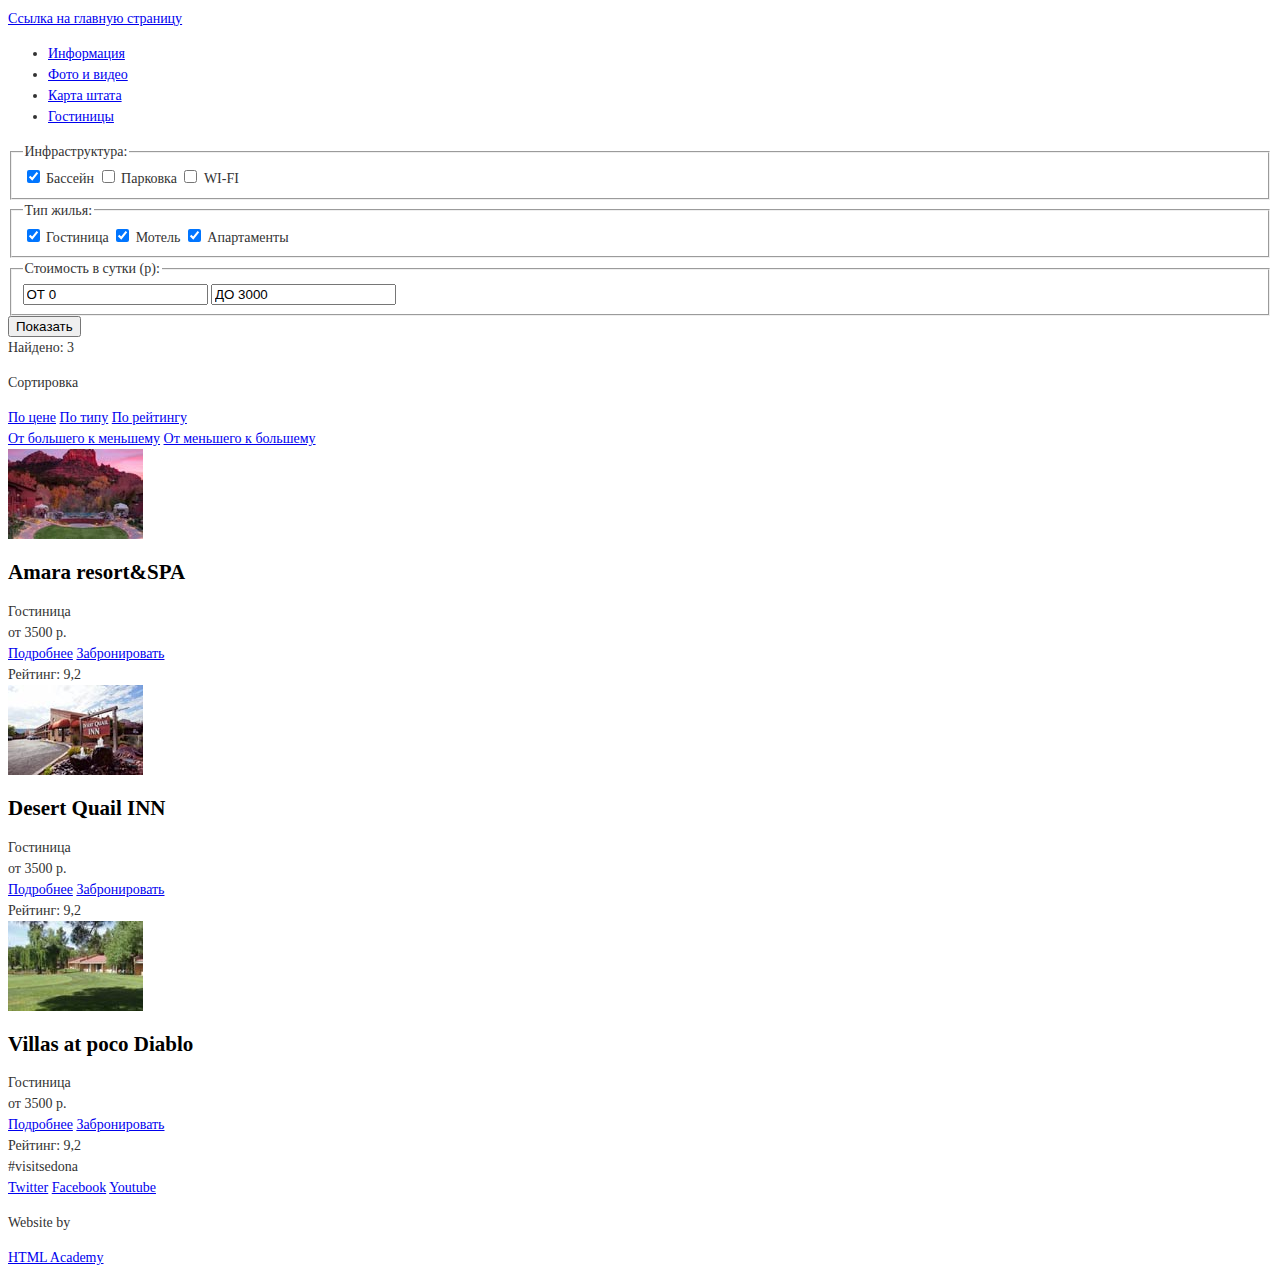
==== catalog.html @ 82194586 "подключены картинки и стили" ====
<!DOCTYPE html>
<html lang="ru">
  <head>
    <meta charset="utf-8">
    <title>HTML Academy: Седона</title>
    <link href="css/style.css" rel="stylesheet">
  </head>
  <body>
    <header class="main-header">
      <div class="container">
        <div class="logo">
          <a class="logo__link" href="#">Ссылка на главную страницу</a> <!-- будет обёрнута в логотип -->
        </div>
        <nav class="main-nav">
          <ul class="main-nav__list">
            <li class="main_nav__item">
              <a href="#" class="main-nav__link">Информация</a>
            </li>
            <li class="main-nav__item">
              <a href="#" class="main-nav__link">Фото и видео</a>
            </li>
            <li class="main-nav__item">
              <a href="#" class="main-nav__link">Карта штата</a>
            </li>
            <li class="main-nav__item">
              <a href="#" class="main-nav__link">Гостиницы</a>
            </li>
          </ul>
        </nav>
      </div>
    </header>
    <main class="container">
      <form class="searchform" action="#" method="get">
        <fieldset class="searchform__item">
          <legend class="searchform__quest">Инфраструктура:</legend>
          <input class="searchform__checkbox" id="pool-checkbox" type="checkbox" name="pool" checked>
          <label class="searchform__ans" for="pool-checkbox">Бассейн </label>
          <input class="searchform__checkbox" id="parking-checkbox" type="checkbox" name="parking">
          <label class="searchform__ans" for="parking-checkbox">Парковка </label>
          <input class="searchform__checkbox" id="wifi-checkbox" type="checkbox" name="wifi">
          <label class="searchform__ans" for="wifi-checkbox">WI-FI</label>
        </fieldset>
        <fieldset class="searchform__item">
          <legend class="searchform__quest">Тип жилья:</legend>
          <input class="searchform__checkbox" id="hotel-checkbox" type="checkbox" name="hotel" checked>
          <label class="searchform__ans" for="hotel-checkbox"> Гостиница </label>
          <input class="searchform__checkbox" id="motel-checkbox" type="checkbox" name="motel" checked>
          <label class="searchform__ans" for="motel-checkbox">Мотель </label>
          <input class="searchform__checkbox" id="apartments-checkbox" type="checkbox" name="apartments" checked>
          <label class="searchform__ans" for="apartments-checkbox">Апартаменты </label>
        </fieldset>
        <fieldset class="searchform__item">
          <legend class="searchform__quest">Стоимость в сутки (р): </legend>
          <input class="searchform__minprice" type="text" class="min-price" value="ОТ 0">
          <input class="searchform__minprice" type="text" value="ДО 3000">
          <div class="searchform__range"></div> <!-- соединить шкалу с помощью js-->
        </fieldset>
        <button class="searchform__btn" type="submit">Показать</button>
      </form>
      <div class="resultbox">
        <div class="resultbox__header">
          <div class="searchresult">Найдено: 3</div>
          <div class="sort">
            <p class="sort__text">Сортировка</p>
            <a class="sort__link" href="#">По цене</a>
            <a class="sort__link" href="#">По типу</a>
            <a class="sort__link" href="#">По рейтингу</a>
          </div>
          <div class="sorttype">
            <a class="sorttype__more" href="#">От большего к меньшему</a> <!-- треугольник вниз-->
            <a class="sorttype__less" href="#">От меньшего к большему</a> <!-- треугольник вверх-->
          </div>
        </div>
        <div class="result">
          <section class="result__item">
            <img class="result__image" src="img/amara.jpg" width="135" height="90">
            <h2 class="result__title">Amara resort&#38;SPA </h2>
            <div class="result__type">Гостиница</div>
            <div class="result__price">от 3500 р.</div>
            <a class="result__btn result__btn--more" href="#">Подробнее</a>
            <a class="result__btn result__btn--book" href="#">Забронировать</a>
            <div class="rate">
              <span class="rate__stars"> </span>
              <span class="rate__figure">Рейтинг: 9,2</span>
            </div>
          </section>
          <section class="result__item">
            <img class="result__image" src="img/desert.jpg" width="135" height="90">
            <h2 class="result__title">Desert Quail INN</h2> 
            <div class="result__type">Гостиница</div>
            <div class="result__price">от 3500 р.</div>
            <a class="result__btn result__btn--more" href="#">Подробнее</a>
            <a class="result__btn result__btn--book" href="#">Забронировать</a>
            <div class="rate">
              <span class="rate__stars"> </span>
              <span class="rate__figure">Рейтинг: 9,2</span>
            </div>
          </section>
          <section class="result__item">
            <img class="result__image" src="img/villas.jpg" width="135" height="90"> 
            <h2 class="result__title">Villas at poco Diablo </h2>
            <div class="result__type">Гостиница</div>
            <div class="result__price">от 3500 р.</div>
            <a class="result__btn result__btn--more" href="#">Подробнее</a>
            <a class="result__btn result__btn--book" href="#">Забронировать</a>
            <div class="rate">
              <span class="rate__stars"> </span>
              <span class="rate__figure">Рейтинг: 9,2</span>
            </div>
          </section>
        </div>
      </div>
    </main>
    <footer class="main-footer">
      <div class="container">
        <section class="tag">
          #visitsedona
        </section>
        <section class="social">
          <a class="social__btn social__btn--tw" href="#">Twitter</a>
          <a class="social__btn social__btn--fb" href="#">Facebook</a>
          <a class="social__btn social__btn--youtube" href="#">Youtube</a>
        </section>
        <section class="copyright">
          <p class="copyright__text">Website by</p>
          <a class="copyright__link" href="https://htmlacademy.ru">HTML Academy</a>
        </section>
      </div>
    </footer>
  </body>
</html>
---- css/style.css ----
body {
  font-family: "PT Sans";
  color: #333333;
  font-weight: normal;
  font-size: 14px;
  line-height: 21px;
}

h1 {
  font-family: "PT Sans";
  color: black;
  font-weight: bold;
  font-size: 21px;
  line-height: 26px;
}

h2 {
  font-family: "PT Sans";
  color: black;
  font-weight: bold;
  font-size: 21px;
  line-height: 21px;
}
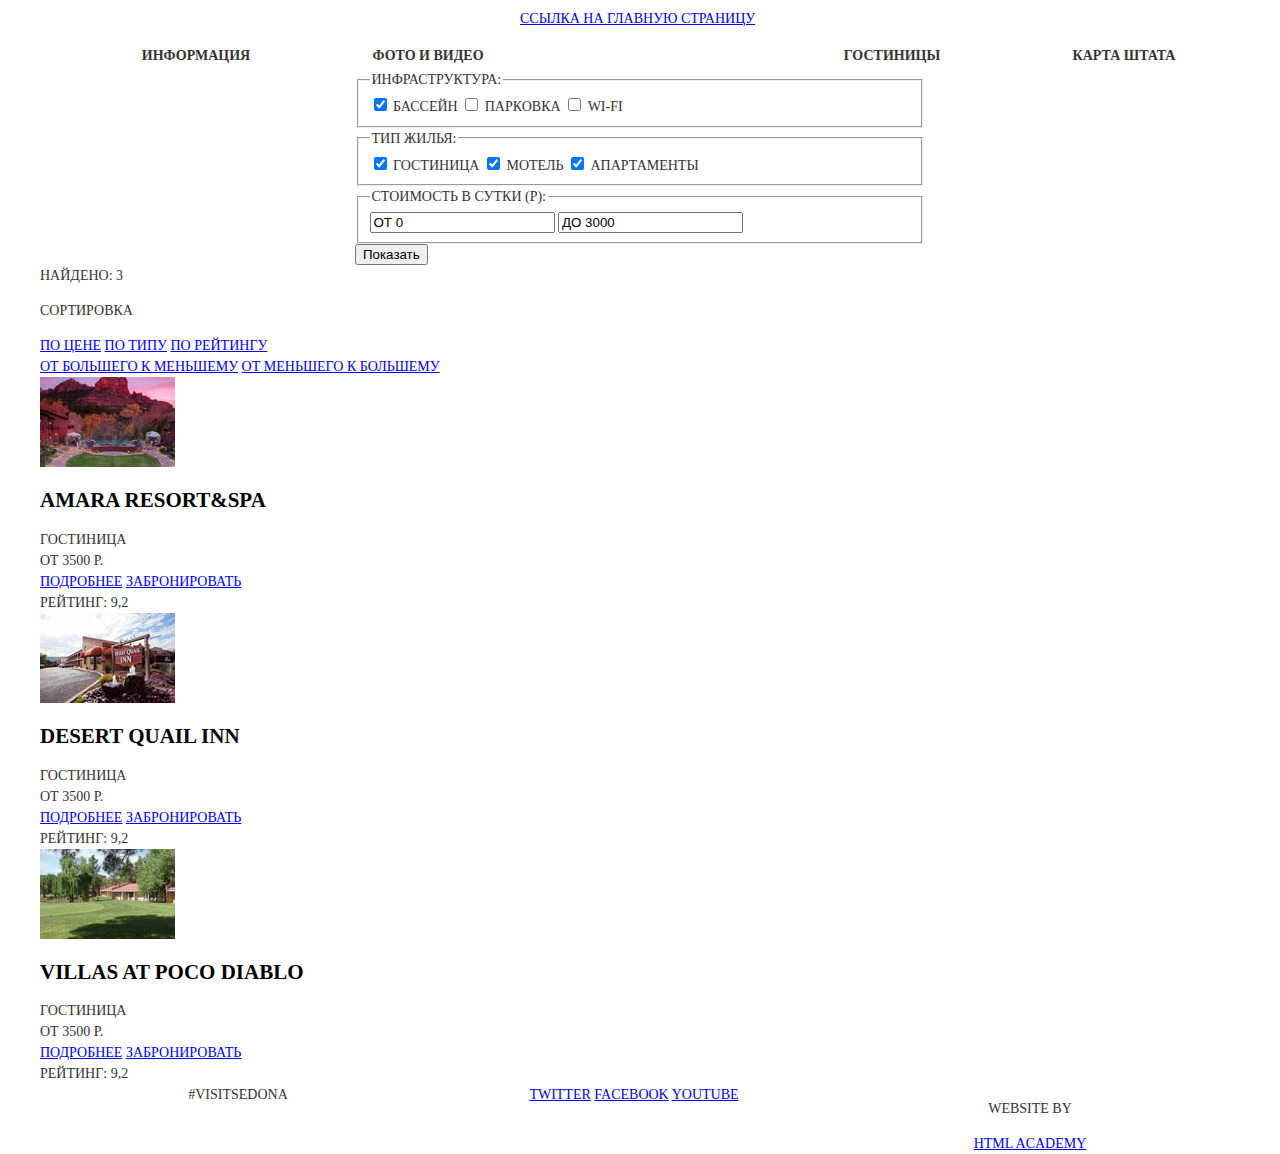
==== commit 2f67ec3c: "сетка для index" ====
--- a/catalog.html
+++ b/catalog.html
@@ -7,13 +7,13 @@
   </head>
   <body>
     <header class="main-header">
-      <div class="container">
+      <div class="container clearfix">
         <div class="logo">
           <a class="logo__link" href="#">Ссылка на главную страницу</a> <!-- будет обёрнута в логотип -->
         </div>
         <nav class="main-nav">
           <ul class="main-nav__list">
-            <li class="main_nav__item">
+            <li class="main-nav__item">
               <a href="#" class="main-nav__link">Информация</a>
             </li>
             <li class="main-nav__item">
--- a/css/style.css
+++ b/css/style.css
@@ -4,6 +4,7 @@
   font-weight: normal;
   font-size: 14px;
   line-height: 21px;
+  text-transform: uppercase;
 }
 
 h1 {
@@ -21,3 +22,136 @@
   font-size: 21px;
   line-height: 21px;
 }
+
+.container {
+  width: 1200px;
+  margin: 0 auto;
+}
+
+.logo { 
+  width: 240px;
+  margin: 0 auto;
+}
+
+.main-nav__item {
+  width: 20%;
+  text-align: center;
+}
+
+.main-nav__item:nth-child(1),
+.main-nav__item:nth-child(2) {
+  float: left;
+}
+
+.main-nav__item:nth-child(3),
+.main-nav__item:nth-child(4) {
+  float: right;
+}
+
+.main-nav__list {
+  list-style: none;
+}
+
+.main-nav__link {
+  text-decoration: none;
+  font-family: "PT Sans";
+  color: #333333;
+  font-weight: bold;
+  font-size: 14px;
+  line-height: 26px;
+}
+
+.clearfix::after {
+  content: "";
+  display: table;
+  clear: both;
+}
+
+.welcome {
+  margin-bottom: 60px;
+}
+
+.title {
+  margin: 0 auto;
+  width: 500px;
+  text-align: center;
+  margin-bottom: 35px;
+}
+
+.reasons__main-title {
+  text-align: center;
+  margin-bottom: 55px;
+}
+
+.reasons__textblock {
+  float: left;
+  width: 400px;
+}
+
+.reasons__image {
+  float: right;
+  width: 800px;
+}
+
+
+.reasons__item {
+  margin-bottom: 55px;
+}
+
+.info__item {
+  width: 33%;
+  float: left
+}
+
+.info {
+  margin-bottom: 85px;
+}
+
+/* почему 4?! */
+.reasons__item:nth-child(4) .reasons__textblock {
+  float: right;
+  width: 400px;
+}
+
+.reasons__item:nth-child(4) .reasons__image {
+  float: left;
+  width: 800px;
+}
+
+.reasons__bottom {
+  margin-bottom: 55px;
+}
+
+.search__title,
+.search__text {
+  width: 440px;
+  margin: 0 auto;
+  text-align: center;
+}
+
+.search__title {
+  margin-bottom: 30px;
+}
+
+.search__text {
+  margin-bottom: 130px;
+}
+
+.searchform {
+  width: 570px;
+  margin: 0 auto;
+}
+
+.tag,
+.social,
+.copyright {
+  width: 33%;
+  float:left;
+  text-align: center;
+}
+
+/*.search__image {
+  z-index: -100;
+  position: absolute;
+  bottom: 0px;
+} */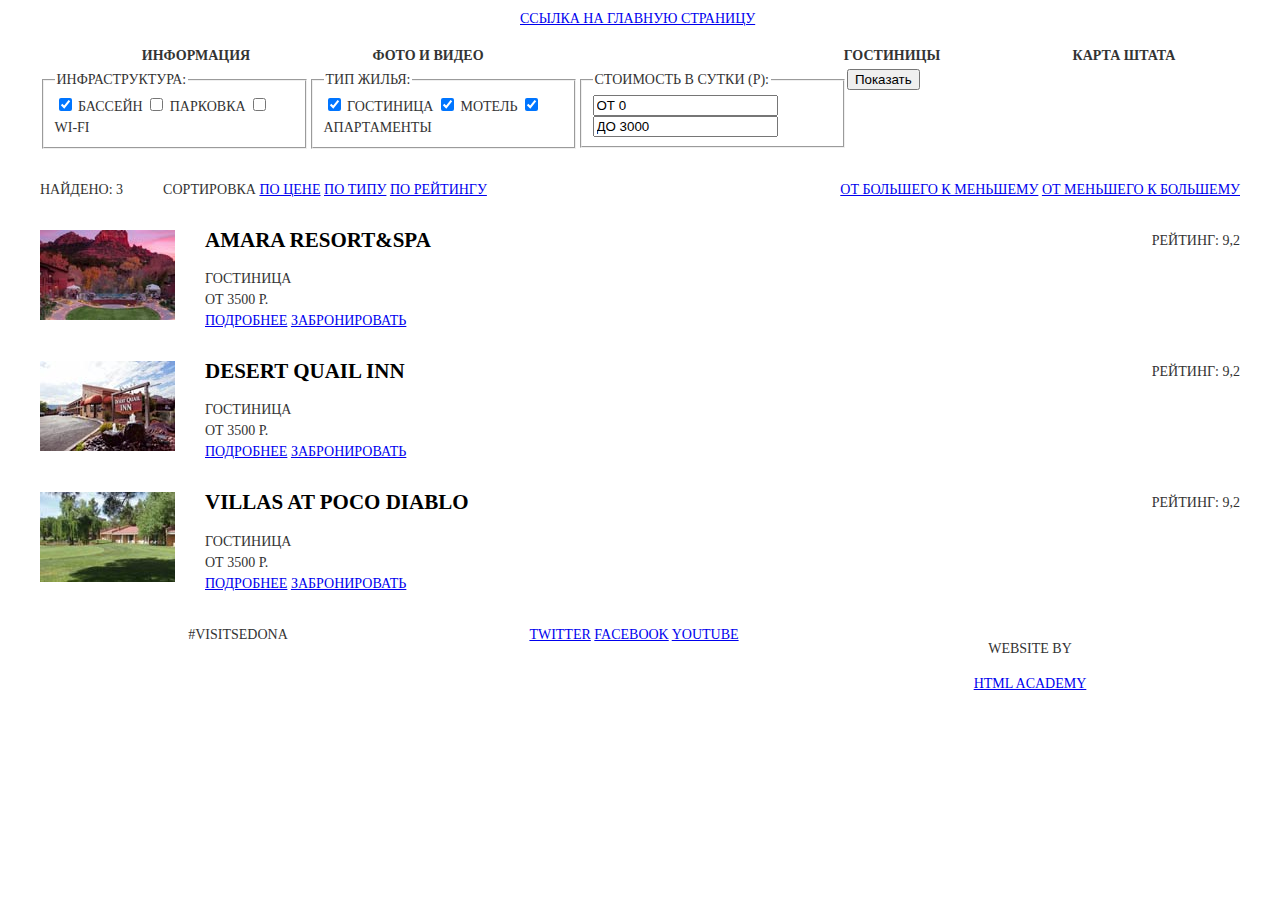
==== commit 3c095900: "сетка для каталога" ====
--- a/catalog.html
+++ b/catalog.html
@@ -29,8 +29,8 @@
         </nav>
       </div>
     </header>
-    <main class="container">
-      <form class="searchform" action="#" method="get">
+    <main class="container clearfix">
+      <form class="searchform clearfix" action="#" method="get">
         <fieldset class="searchform__item">
           <legend class="searchform__quest">Инфраструктура:</legend>
           <input class="searchform__checkbox" id="pool-checkbox" type="checkbox" name="pool" checked>
@@ -58,7 +58,7 @@
         <button class="searchform__btn" type="submit">Показать</button>
       </form>
       <div class="resultbox">
-        <div class="resultbox__header">
+        <div class="resultbox__header clearfix">
           <div class="searchresult">Найдено: 3</div>
           <div class="sort">
             <p class="sort__text">Сортировка</p>
@@ -72,37 +72,43 @@
           </div>
         </div>
         <div class="result">
-          <section class="result__item">
+          <section class="result__item clearfix">
             <img class="result__image" src="img/amara.jpg" width="135" height="90">
-            <h2 class="result__title">Amara resort&#38;SPA </h2>
-            <div class="result__type">Гостиница</div>
-            <div class="result__price">от 3500 р.</div>
-            <a class="result__btn result__btn--more" href="#">Подробнее</a>
-            <a class="result__btn result__btn--book" href="#">Забронировать</a>
+            <div class="result__text">
+              <h2 class="result__title">Amara resort&#38;SPA </h2>
+              <div class="result__type">Гостиница</div>
+              <div class="result__price">от 3500 р.</div>
+              <a class="result__btn result__btn--more" href="#">Подробнее</a>
+              <a class="result__btn result__btn--book" href="#">Забронировать</a>
+            </div>
             <div class="rate">
               <span class="rate__stars"> </span>
               <span class="rate__figure">Рейтинг: 9,2</span>
             </div>
           </section>
-          <section class="result__item">
+          <section class="result__item clearfix">
             <img class="result__image" src="img/desert.jpg" width="135" height="90">
-            <h2 class="result__title">Desert Quail INN</h2> 
-            <div class="result__type">Гостиница</div>
-            <div class="result__price">от 3500 р.</div>
-            <a class="result__btn result__btn--more" href="#">Подробнее</a>
-            <a class="result__btn result__btn--book" href="#">Забронировать</a>
+            <div class="result__text">
+              <h2 class="result__title">Desert Quail INN</h2> 
+              <div class="result__type">Гостиница</div>
+              <div class="result__price">от 3500 р.</div>
+              <a class="result__btn result__btn--more" href="#">Подробнее</a>
+              <a class="result__btn result__btn--book" href="#">Забронировать</a>
+            </div>
             <div class="rate">
               <span class="rate__stars"> </span>
               <span class="rate__figure">Рейтинг: 9,2</span>
             </div>
           </section>
-          <section class="result__item">
-            <img class="result__image" src="img/villas.jpg" width="135" height="90"> 
-            <h2 class="result__title">Villas at poco Diablo </h2>
-            <div class="result__type">Гостиница</div>
-            <div class="result__price">от 3500 р.</div>
-            <a class="result__btn result__btn--more" href="#">Подробнее</a>
-            <a class="result__btn result__btn--book" href="#">Забронировать</a>
+          <section class="result__item clearfix">
+            <img class="result__image" src="img/villas.jpg" width="135" height="90">
+            <div class="result__text">
+              <h2 class="result__title">Villas at poco Diablo </h2>
+              <div class="result__type">Гостиница</div>
+              <div class="result__price">от 3500 р.</div>
+              <a class="result__btn result__btn--more" href="#">Подробнее</a>
+              <a class="result__btn result__btn--book" href="#">Забронировать</a>
+            </div>
             <div class="rate">
               <span class="rate__stars"> </span>
               <span class="rate__figure">Рейтинг: 9,2</span>
--- a/css/style.css
+++ b/css/style.css
@@ -154,4 +154,63 @@
   z-index: -100;
   position: absolute;
   bottom: 0px;
-} */+} */
+
+.searchform__item {
+  float: left;
+  width: 240px;
+}
+
+/*.searchform__item:last-child {
+  float: left;
+  width: 240px;
+}*/
+
+.searchform {
+  width: 1200px;
+  margin-bottom: 30px;
+}
+
+.searchresult,
+.sort {
+  float:left;
+}
+
+.searchresult {
+  margin-right: 40px;
+}
+
+.sorttype {
+  float: right;
+}
+
+.resultbox__header {
+  margin-bottom: 30px;
+}
+
+.sort__text,
+.sort__link {
+  display: inline-block;
+  margin: 0;
+}
+
+.rate{
+  float:right;
+}
+
+.result__image,
+.result__text {
+  float: left;
+}
+
+.result__title {
+  margin-top: 0;
+}
+
+.result__image {
+  margin-right: 30px;
+}
+
+.result__item {
+  margin: 30px 0;
+}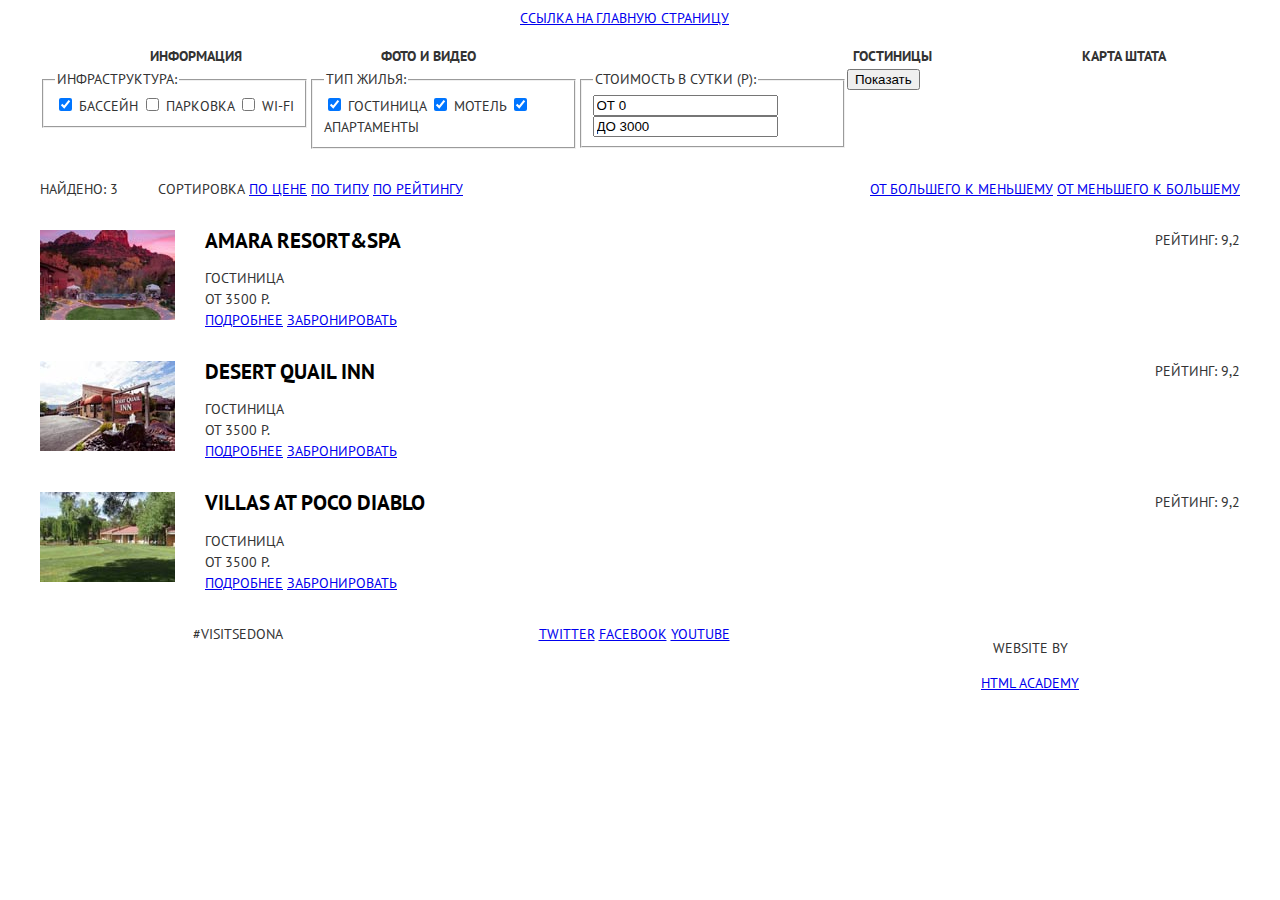
==== commit d686b391: "добавлен шрифт" ====
--- a/catalog.html
+++ b/catalog.html
@@ -4,6 +4,7 @@
     <meta charset="utf-8">
     <title>HTML Academy: Седона</title>
     <link href="css/style.css" rel="stylesheet">
+    <link href="https://fonts.googleapis.com/css?family=PT+Sans:400,700&amp;subset=cyrillic" rel="stylesheet">
   </head>
   <body>
     <header class="main-header">
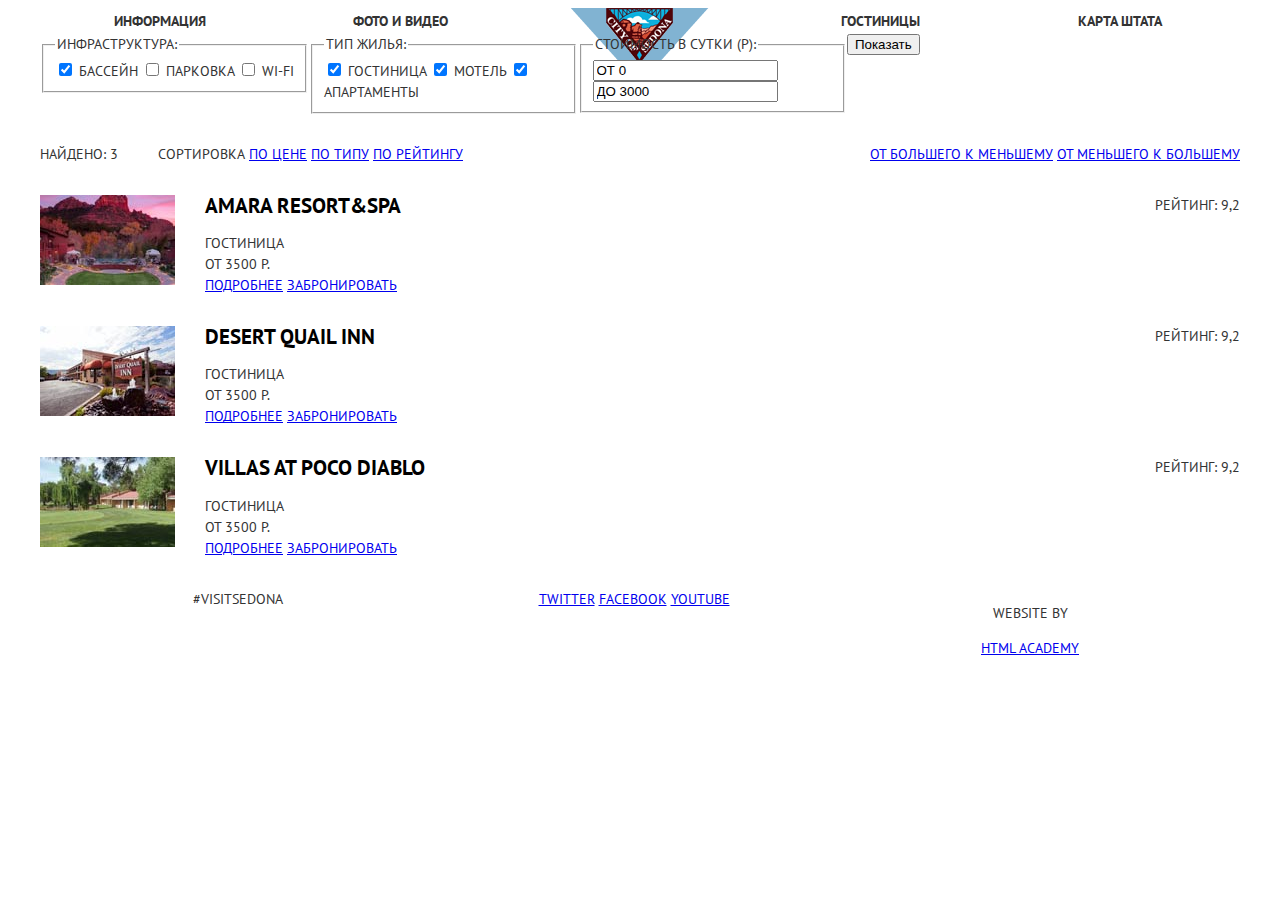
==== commit b86d94c8: "вёрстка сетки" ====
--- a/catalog.html
+++ b/catalog.html
@@ -13,7 +13,7 @@
           <a class="logo__link" href="#">Ссылка на главную страницу</a> <!-- будет обёрнута в логотип -->
         </div>
         <nav class="main-nav">
-          <ul class="main-nav__list">
+          <ul class="main-nav__list clearfix">
             <li class="main-nav__item">
               <a href="#" class="main-nav__link">Информация</a>
             </li>
--- a/css/style.css
+++ b/css/style.css
@@ -26,39 +26,56 @@
 .container {
   width: 1200px;
   margin: 0 auto;
+  position: relative;
 }
 
 .logo { 
-  width: 240px;
-  margin: 0 auto;
+  width: 138px;
+  height: 70px;
+  margin: 0 auto;
+  position: absolute;
+  left: 50%;
+  margin-left: -69px;
+}
+
+.logo__link {
+  background-image: url("../img/logo.png");
+  width: 138px;
+  height: 70px;
+  display: block;
+  z-index: 100;
+  font-size: 0;
+}
+
+.main-nav__list {
+  list-style: none;
+  margin: 0;
+  padding: 0;
 }
 
 .main-nav__item {
   width: 20%;
   text-align: center;
-}
-
-.main-nav__item:nth-child(1),
-.main-nav__item:nth-child(2) {
-  float: left;
-}
-
-.main-nav__item:nth-child(3),
-.main-nav__item:nth-child(4) {
-  float: right;
-}
-
-.main-nav__list {
-  list-style: none;
-}
-
-.main-nav__link {
-  text-decoration: none;
-  font-family: "PT Sans";
-  color: #333333;
+  vertical-align: top;
   font-weight: bold;
   font-size: 14px;
   line-height: 26px;
+}
+
+.main-nav__item:nth-child(1),
+.main-nav__item:nth-child(2) {
+  float: left;
+}
+
+.main-nav__item:nth-child(3),
+.main-nav__item:nth-child(4) {
+  float: right;
+}
+
+.main-nav__link {
+  text-decoration: none;
+  font-family: "PT Sans";
+  color: #333333;
 }
 
 .clearfix::after {
@@ -69,6 +86,9 @@
 
 .welcome {
   margin-bottom: 60px;
+  position: relative;
+  z-index: 1;
+  margin-top: 100px;
 }
 
 .title {
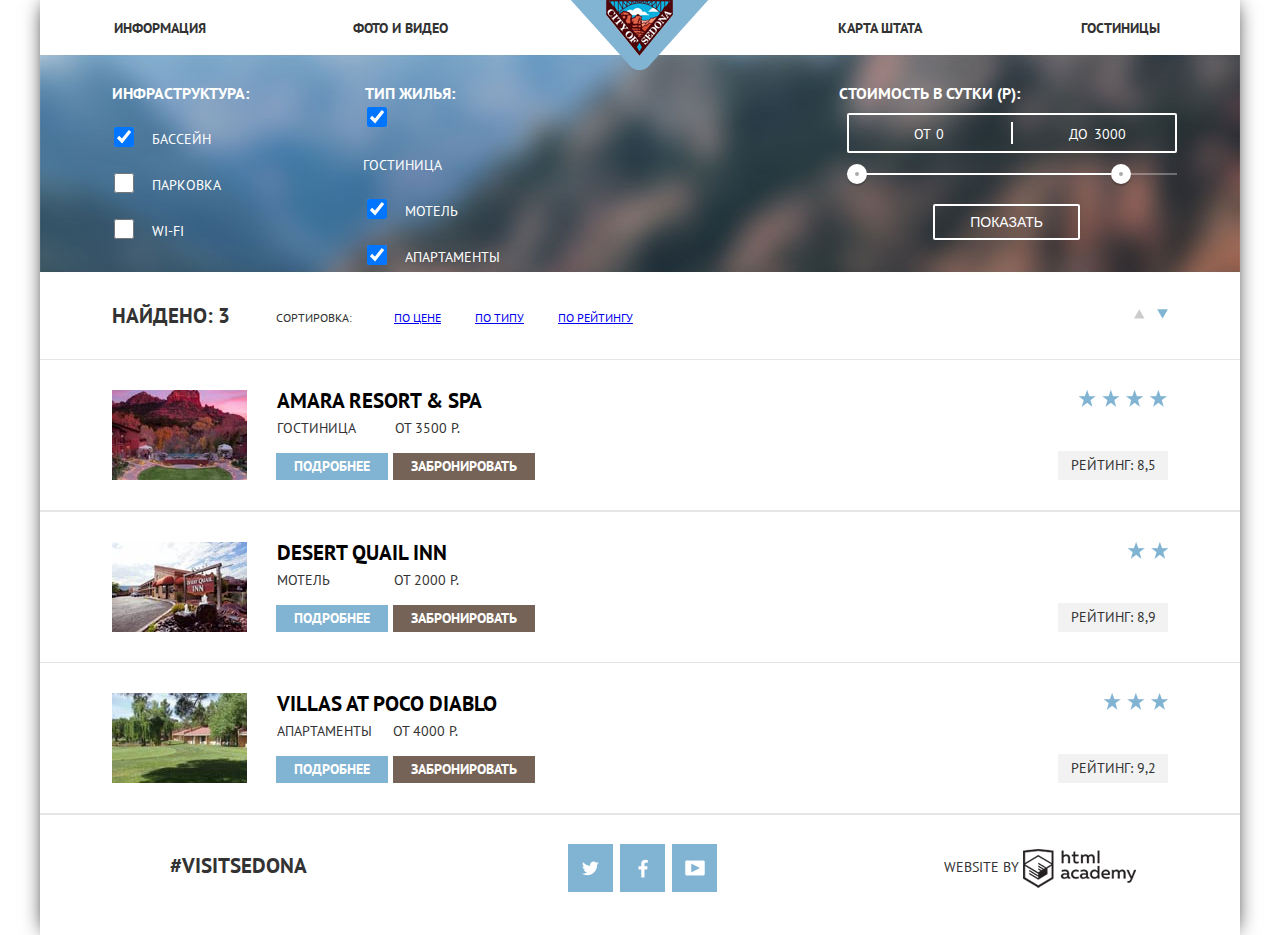
==== commit 64294a36: "сетка, декоративные элементы" ====
--- a/catalog.html
+++ b/catalog.html
@@ -8,110 +8,116 @@
   </head>
   <body>
     <header class="main-header">
-      <div class="container clearfix">
-        <div class="logo">
-          <a class="logo__link" href="#">Ссылка на главную страницу</a> <!-- будет обёрнута в логотип -->
-        </div>
+      <div class="container clearfix"> 
         <nav class="main-nav">
+          <a class="logo" href="index.html">Ссылка на главную страницу</a>
           <ul class="main-nav__list clearfix">
             <li class="main-nav__item">
-              <a href="#" class="main-nav__link">Информация</a>
+              <a href="info.html" class="main-nav__link">Информация</a>
             </li>
             <li class="main-nav__item">
-              <a href="#" class="main-nav__link">Фото и видео</a>
+              <a href="gallery.html" class="main-nav__link">Фото и видео</a>
             </li>
             <li class="main-nav__item">
-              <a href="#" class="main-nav__link">Карта штата</a>
+              <a class="main-nav__link">Гостиницы</a>
             </li>
             <li class="main-nav__item">
-              <a href="#" class="main-nav__link">Гостиницы</a>
+              <a href="map.html" class="main-nav__link">Карта штата</a>
             </li>
           </ul>
         </nav>
       </div>
     </header>
     <main class="container clearfix">
-      <form class="searchform clearfix" action="#" method="get">
-        <fieldset class="searchform__item">
-          <legend class="searchform__quest">Инфраструктура:</legend>
-          <input class="searchform__checkbox" id="pool-checkbox" type="checkbox" name="pool" checked>
-          <label class="searchform__ans" for="pool-checkbox">Бассейн </label>
-          <input class="searchform__checkbox" id="parking-checkbox" type="checkbox" name="parking">
-          <label class="searchform__ans" for="parking-checkbox">Парковка </label>
-          <input class="searchform__checkbox" id="wifi-checkbox" type="checkbox" name="wifi">
-          <label class="searchform__ans" for="wifi-checkbox">WI-FI</label>
+      <form class="filterform clearfix" action="#" method="get">
+        <fieldset class="filterform__item">
+          <legend class="filterform__quest">Инфраструктура:</legend>
+          <input class="filterform__checkbox" id="pool-checkbox" type="checkbox" name="pool" checked>
+          <label class="filterform__ans" for="pool-checkbox">Бассейн </label>
+          <input class="filterform__checkbox" id="parking-checkbox" type="checkbox" name="parking">
+          <label class="filterform__ans" for="parking-checkbox">Парковка </label>
+          <input class="filterform__checkbox" id="wifi-checkbox" type="checkbox" name="wifi">
+          <label class="filterform__ans" for="wifi-checkbox">WI-FI</label>
         </fieldset>
-        <fieldset class="searchform__item">
-          <legend class="searchform__quest">Тип жилья:</legend>
-          <input class="searchform__checkbox" id="hotel-checkbox" type="checkbox" name="hotel" checked>
-          <label class="searchform__ans" for="hotel-checkbox"> Гостиница </label>
-          <input class="searchform__checkbox" id="motel-checkbox" type="checkbox" name="motel" checked>
-          <label class="searchform__ans" for="motel-checkbox">Мотель </label>
-          <input class="searchform__checkbox" id="apartments-checkbox" type="checkbox" name="apartments" checked>
-          <label class="searchform__ans" for="apartments-checkbox">Апартаменты </label>
+        <fieldset class="filterform__item">
+          <legend class="filterform__quest">Тип жилья:</legend>
+          <input class="filterform__checkbox" id="hotel-checkbox" type="checkbox" name="hotel" checked>
+          <label class="filterform__ans" for="hotel-checkbox"> Гостиница </label>
+          <input class="filterform__checkbox" id="motel-checkbox" type="checkbox" name="motel" checked>
+          <label class="filterform__ans" for="motel-checkbox">Мотель </label>
+          <input class="filterform__checkbox" id="apartments-checkbox" type="checkbox" name="apartments" checked>
+          <label class="filterform__ans" for="apartments-checkbox">Апартаменты </label>
         </fieldset>
-        <fieldset class="searchform__item">
-          <legend class="searchform__quest">Стоимость в сутки (р): </legend>
-          <input class="searchform__minprice" type="text" class="min-price" value="ОТ 0">
-          <input class="searchform__minprice" type="text" value="ДО 3000">
-          <div class="searchform__range"></div> <!-- соединить шкалу с помощью js-->
+        <fieldset class="filterform__item">
+          <legend class="filterform__quest">Стоимость в сутки (р): </legend>
+          <div class="filterform__control">
+            <label class="filterform__price filterform__price--min">от <input class="filterform__input" type="text" class="min-price" value="0"> </label>
+            <label class="filterform__price filterform__price--max">до <input class="filterform__input" type="text" value="3000"> </label>
+          </div>
+          <div class="filterform__range">
+            <div class="filterform__scale">
+              <div class="filterform__bar"></div>
+            </div>
+            <div class="filterform__toggle filterform__toggle--min"></div>
+            <div class="filterform__toggle filterform__toggle--max"></div>
+          </div>
         </fieldset>
-        <button class="searchform__btn" type="submit">Показать</button>
+        <button class="filterform__btn" type="submit">Показать</button>
       </form>
       <div class="resultbox">
         <div class="resultbox__header clearfix">
           <div class="searchresult">Найдено: 3</div>
           <div class="sort">
-            <p class="sort__text">Сортировка</p>
+            <p class="sort__text">Сортировка:</p>
             <a class="sort__link" href="#">По цене</a>
             <a class="sort__link" href="#">По типу</a>
             <a class="sort__link" href="#">По рейтингу</a>
           </div>
           <div class="sorttype">
+            <a class="sorttype__less" href="#">От меньшего к большему</a> <!-- треугольник вверх-->
             <a class="sorttype__more" href="#">От большего к меньшему</a> <!-- треугольник вниз-->
-            <a class="sorttype__less" href="#">От меньшего к большему</a> <!-- треугольник вверх-->
           </div>
         </div>
         <div class="result">
           <section class="result__item clearfix">
             <img class="result__image" src="img/amara.jpg" width="135" height="90">
             <div class="result__text">
-              <h2 class="result__title">Amara resort&#38;SPA </h2>
+              <h2 class="result__title">Amara resort &#38; SPA </h2>
               <div class="result__type">Гостиница</div>
               <div class="result__price">от 3500 р.</div>
               <a class="result__btn result__btn--more" href="#">Подробнее</a>
               <a class="result__btn result__btn--book" href="#">Забронировать</a>
             </div>
             <div class="rate">
-              <span class="rate__stars"> </span>
-              <span class="rate__figure">Рейтинг: 9,2</span>
+              <span class="rate__stars rate__stars--four"> </span>
+              <span class="rate__figure">Рейтинг: 8,5</span>
             </div>
           </section>
           <section class="result__item clearfix">
             <img class="result__image" src="img/desert.jpg" width="135" height="90">
             <div class="result__text">
               <h2 class="result__title">Desert Quail INN</h2> 
-              <div class="result__type">Гостиница</div>
-              <div class="result__price">от 3500 р.</div>
+              <div class="result__type">Мотель</div>
+              <div class="result__price">от 2000 р.</div>
               <a class="result__btn result__btn--more" href="#">Подробнее</a>
               <a class="result__btn result__btn--book" href="#">Забронировать</a>
             </div>
             <div class="rate">
-              <span class="rate__stars"> </span>
-              <span class="rate__figure">Рейтинг: 9,2</span>
+              <span class="rate__stars rate__stars--two"> </span>
+              <span class="rate__figure">Рейтинг: 8,9</span>
             </div>
           </section>
           <section class="result__item clearfix">
             <img class="result__image" src="img/villas.jpg" width="135" height="90">
             <div class="result__text">
               <h2 class="result__title">Villas at poco Diablo </h2>
-              <div class="result__type">Гостиница</div>
-              <div class="result__price">от 3500 р.</div>
+              <div class="result__type">Апартаменты</div>
+              <div class="result__price">от 4000 р.</div>
               <a class="result__btn result__btn--more" href="#">Подробнее</a>
               <a class="result__btn result__btn--book" href="#">Забронировать</a>
             </div>
             <div class="rate">
-              <span class="rate__stars"> </span>
+              <span class="rate__stars rate__stars--three"> </span>
               <span class="rate__figure">Рейтинг: 9,2</span>
             </div>
           </section>
--- a/css/style.css
+++ b/css/style.css
@@ -5,6 +5,16 @@
   font-size: 14px;
   line-height: 21px;
   text-transform: uppercase;
+  margin: 0;
+  background-color: white;
+  position: relative;
+  width: 1200px;
+  margin: 0 auto;
+  box-shadow: 0 0 20px -5px black;
+}
+
+.container {
+  background-color: white;
 }
 
 h1 {
@@ -23,28 +33,21 @@
   line-height: 21px;
 }
 
-.container {
-  width: 1200px;
-  margin: 0 auto;
-  position: relative;
-}
-
-.logo { 
-  width: 138px;
-  height: 70px;
-  margin: 0 auto;
-  position: absolute;
-  left: 50%;
-  margin-left: -69px;
-}
-
-.logo__link {
+.main-header {
+  position: relative;
+}
+
+.logo {
   background-image: url("../img/logo.png");
   width: 138px;
   height: 70px;
+  position: absolute;
+  left: 50%;
+  margin-left: -69px;
   display: block;
+  font-size: 0;
+  padding: 0px;
   z-index: 100;
-  font-size: 0;
 }
 
 .main-nav__list {
@@ -57,9 +60,9 @@
   width: 20%;
   text-align: center;
   vertical-align: top;
-  font-weight: bold;
-  font-size: 14px;
-  line-height: 26px;
+  display: block;
+  padding-top: 15px;
+  padding-bottom: 13px;
 }
 
 .main-nav__item:nth-child(1),
@@ -68,7 +71,8 @@
 }
 
 .main-nav__item:nth-child(3),
-.main-nav__item:nth-child(4) {
+.main-nav__item:nth-child(4)
+ {
   float: right;
 }
 
@@ -76,6 +80,9 @@
   text-decoration: none;
   font-family: "PT Sans";
   color: #333333;
+  font-weight: bold;
+  font-size: 14px;
+  line-height: 26px;
 }
 
 .clearfix::after {
@@ -85,17 +92,14 @@
 }
 
 .welcome {
-  margin-bottom: 60px;
-  position: relative;
-  z-index: 1;
-  margin-top: 100px;
+  margin-bottom: 53px;
 }
 
 .title {
   margin: 0 auto;
   width: 500px;
   text-align: center;
-  margin-bottom: 35px;
+  margin-bottom: 30px;
 }
 
 .reasons__main-title {
@@ -106,40 +110,120 @@
 .reasons__textblock {
   float: left;
   width: 400px;
+  text-align: center;
 }
 
 .reasons__image {
-  float: right;
-  width: 800px;
-}
-
-
-.reasons__item {
-  margin-bottom: 55px;
-}
-
-.info__item {
-  width: 33%;
-  float: left
-}
-
-.info {
-  margin-bottom: 85px;
-}
-
-/* почему 4?! */
-.reasons__item:nth-child(4) .reasons__textblock {
-  float: right;
-  width: 400px;
-}
-
-.reasons__item:nth-child(4) .reasons__image {
+  height: 256px;
   float: left;
   width: 800px;
 }
 
+.reasons__item {
+  background-color: #81b3d2;
+  color: white;
+}
+
+.reasons__title {
+  color: inherit;
+  padding-top: 52px;
+  width: 155px;
+  margin: 0 auto;
+}
+
+.reasons__bottom .reasons__title {
+  padding-top: 44px 
+}
+
+.reasons__number {
+  padding-top: 10px;
+}
+
+.reasons__text {
+  padding-top: 10px;
+  width: 290px;
+  margin: 0 auto;
+}
+
+.reasons__item:nth-of-type(3) .reasons__text {
+  width: 320px; 
+}
+
+.reasons__item:nth-of-type(3) .reasons__text {
+  width: 320px; 
+}
+
+.info {
+  margin-bottom: 82px;
+  text-align: center;
+}
+
+.info__item {
+  width: 400px;
+  float: left;
+}
+
+.info__item--house::before {
+  content: "";
+  display: block;
+  width: 80px;
+  height: 80px;
+  margin: 0 auto;
+  margin-top: 55px;
+  margin-bottom: 26px;
+  background-image: url(../img/Layer%2012.png);
+  background-repeat: no-repeat;
+  background-position: 5px;
+}
+
+.info__item--food::before {
+  content: "";
+  display: block;
+  width: 80px;
+  height: 80px;
+  margin: 0 auto;
+  margin-top: 55px;
+  margin-bottom: 26px;
+  background-image: url(../img/Layer%2013.png);
+  background-repeat: no-repeat;
+  background-position: 5px;
+}
+
+.info__item--souvenir::before {
+  content: "";
+  display: block;
+  width: 80px;
+  height: 80px;
+  margin: 0 auto;
+  margin-top: 55px;
+  margin-bottom: 26px;
+  background-image: url(../img/Layer%2011.png);
+  background-repeat: no-repeat;
+  background-position: 10px 0;
+}
+
+.info__title {
+  margin-bottom: 24px;
+}
+
+.info__text {
+  width: 300px;
+  margin: 0 auto;
+}
+
 .reasons__bottom {
-  margin-bottom: 55px;
+  background-color: #eeeeee;
+  padding-bottom: 60px;
+}
+
+.reasons__bottom .reasons__text {
+  width: 280px 
+}
+
+.search {
+  background-color: white;
+  padding-top: 60px;
+  position: relative;
 }
 
 .search__title,
@@ -150,16 +234,151 @@
 }
 
 .search__title {
-  margin-bottom: 30px;
+  margin-bottom: 37px;
+  font-size: 30px;
 }
 
 .search__text {
-  margin-bottom: 130px;
+  margin-bottom: 134px;
+}
+
+.search__image {
+  position: relative;
+  z-index: 50;
 }
 
 .searchform {
   width: 570px;
   margin: 0 auto;
+  position: absolute;
+  z-index: 100;
+  top: 205px;
+  left: 50%;
+  margin-left: -285px;
+  background-color: white;
+}
+
+.searchform__legend {
+  margin: 0 auto;
+  text-align: center;
+  width: 570px;
+  background-color: #766357;
+  color: white;
+  padding: 30px 0;
+  font-weight: bold;
+  font-size: 21px;
+  line-height: 26px;
+}
+
+.seachform__container {
+  border: none;
+  font-size: 14px;
+  font-weight: bold;
+  line-height: 26px;
+  padding-top: 62px;
+  padding-left: 48px;
+  
+}
+
+.searchform__quest {
+  display: block;
+  position: relative;
+  width: 456px;
+  padding-left: 6px;
+  margin-bottom: 40px;
+}
+
+.searchform__ans {
+  font-size: inherit;
+  font-weight: inherit;
+  line-height: inherit;
+  text-transform: uppercase; 
+  padding: 6px 13px;
+  background-color: #f2f2f2;
+  width: 320px;
+  border: none;
+  position: absolute;
+  right: 0;
+  top: -7px;
+}
+
+.questbox .searchform__quest {
+  display: inline-block;
+  width: auto;
+  margin-top: -3px; 
+}
+
+.more,
+.less {
+  width: 38px;
+  height: 38px;
+  text-align: center;
+  background-color: #f2f2f2;
+  display: inline-block;
+  vertical-align: top;
+}
+
+.more {
+  background-image: url(../img/more.png);
+  background-repeat: no-repeat;
+  background-position: center;
+  margin-left: -4px;
+}
+
+.less {
+  background-image: url(../img/less.png);
+  background-repeat: no-repeat;
+  background-position: center;
+  margin-left: 34px;
+}
+
+.searchform__ans--short {
+  width: 38px;
+  padding: 6px 0;
+  text-align: center;
+  display: inline-block;
+  position: static;
+  margin-left: -4px;
+}
+
+.questbox {
+  display: inline-block;
+}
+
+.questbox:nth-child(4) {
+  margin-left: 44px;
+}
+
+.questbox:nth-child(4) .less {
+  margin-left: 26px;
+}
+
+.searchform__btn {
+  width: 458px;
+  height: 59px;
+  background-color: #81b3d2; 
+  border: none;
+  color: white;
+  text-transform: inherit;
+  font-weight: bold;
+  font-size: 21px;
+  line-height: 26px;
+  margin-top: 3px;
+  margin-left: 55px;
+  margin-bottom: 56px;
+}
+
+
+.main-footer .container {
+  width: 1200px;
+  height: 120px;
+}
+
+.main-footer--index .container {
+  background-color: rgba(255,255,255,0.9);
+  position: absolute;
+  bottom: 0;
+  z-index: 200;
 }
 
 .tag,
@@ -168,27 +387,232 @@
   width: 33%;
   float:left;
   text-align: center;
-}
-
-/*.search__image {
-  z-index: -100;
-  position: absolute;
-  bottom: 0px;
-} */
-
-.searchform__item {
+  margin: 0;
+  padding: 0;
+}
+
+.tag {
+  font-size: 21px;
+  font-weight: bold;
+  line-height: 26px;
+  padding-top: 38px;
+}
+
+.social {
+  padding-top: 24px;
+  padding-left: 10px
+}
+
+.social__btn {
+  display: inline-block;
+  background-color: #81b3d2;
+  width: 45px;
+  height: 48px;
+  font-size: 0px;
+  background-position: center;
+  background-repeat: no-repeat;
+  margin-right: 3px;
+  
+}
+
+.social__btn--tw {
+  background-image: url(../img/tw.png)
+}
+
+.social__btn--fb {
+  background-image: url(../img/fb.png)
+}
+
+.social__btn--youtube {
+  background-image: url(../img/yt.png)
+}
+
+.copyright {
+  padding-top: 34px
+}
+.copyright__text {
+  margin: 0;
+  padding: 0;
+  line-height: 26px;
+  display: inline;
+}
+
+.copyright__link {
+  background-image: url("../img/htmlacad.png");
+  width: 113px;
+  height: 39px;
+  font-size: 0;
+  padding: 0px;
+  background-repeat: no-repeat;
+  display: inline-block;
+  vertical-align: middle;
+}
+
+.filterform__item {
   float: left;
-  width: 240px;
-}
-
-/*.searchform__item:last-child {
-  float: left;
-  width: 240px;
-}*/
-
-.searchform {
+  width: 160px;
+  border: none;
+  color: white;
+  font-size: 14px;
+  line-height: 21px;
+  padding: 0;
+  margin: 0;
+  margin-right: 93px;
+}
+
+.filterform__item:nth-child(3) {
+  float: right;
+  width: 330px;
+  padding-right: 40px;
+}
+
+.filterform {
   width: 1200px;
-  margin-bottom: 30px;
+  height: 190px;
+  background-image: url(../img/Layer%2061%20copy%206.jpg);
+  background-repeat: no-repeat;
+  padding-left: 70px;
+  padding-top: 29px;
+  position: relative;
+  z-index: 50;
+}
+
+.filterform__quest {
+  font-weight: bold;
+  font-size: 16px;
+}
+
+.filterform__item:nth-child(3) .filterform__quest {
+  margin-left: -10px;
+}
+
+.filterform__checkbox {
+  margin-right: 14px;
+  display: inline-block;
+  width: 20px;
+  height: 20px;
+  vertical-align: bottom;
+}
+
+.filterform__ans {
+  display: inline-block;
+  margin-right: 40px;
+  margin-top: 25px
+}
+
+.filterform__ans:last-child {
+  margin-right: 0px;
+}
+
+.filterform__control{
+  position: relative;
+  height: 36px;
+  margin-bottom: 20px;
+  font-size: 0;
+  border: 2px solid #ffffff;
+  border-radius: 2px;
+  margin-top: 9px;
+}
+
+.filterform__control::after {
+  content: "";
+  position: absolute;
+  top: 50%;
+  left: 50%;
+  width: 2px;
+  height: 22px;
+  background: #ffffff;
+  transform: translate(-50%, -50%);
+}
+
+.filterform__price {
+  display: inline-block;
+  font-size: 14px;
+  line-height: 38px;
+  vertical-align: top;
+  cursor: pointer;
+}
+
+.filterform__price--min,
+.filterform__price--max {
+  width: 90px;
+  padding-left: 65px;
+}
+
+.filterform__input {
+  width: 50px;
+  margin: 0;
+  margin-top: -1px;
+  color: inherit;
+  font: inherit;
+  background: none;
+  border: none;
+}
+
+.filterform__range {
+  position: relative;
+  margin-bottom: 32px;
+}
+
+.filterform__scale {
+  height: 2px;
+  background: rgba(255, 255, 255, 0.3);
+}
+
+.filterform__bar {
+  width: 80%;
+  height: 2px;
+  background: #ffffff;
+}
+
+.filterform__toggle {
+  position: absolute;
+  top: -9px;
+  width: 4px;
+  height: 4px;
+  background: #ababab;
+  border: 8px solid #ffffff;
+  border-radius: 50%;
+  box-shadow: 0 2px 1px 0 rgba(0, 1, 1, 0.2);
+  cursor: pointer;
+}
+
+.filterform__toggle:hover {
+  background: #1c4f80;
+}
+
+.filterform__toggle--min {
+  left: 0;
+}
+
+.filterform__toggle--max {
+  left: 80%;
+}
+
+.filterform__btn {
+  display: block;
+  position: absolute;
+  bottom: 33px;
+  right: 230px;
+  padding: 6px 35px;
+  font-size: 14px;
+  line-height: 20px;
+  color: #ffffff;
+  text-transform: uppercase;
+  background: transparent;
+  border: 2px solid #ffffff;
+  border-radius: 2px;
+  cursor: pointer;
+}
+
+.filterform__btn:hover {
+  color: #000000;
+  background: #ffffff;
+}
+
+.resultbox__header {
+  padding: 30px 72px;
+  border-bottom: 1px solid #e5e5e5;
 }
 
 .searchresult,
@@ -198,24 +622,57 @@
 
 .searchresult {
   margin-right: 40px;
+  font-weight: bold;
+  font-size: 21px;
+  line-height: 26px;
 }
 
 .sorttype {
   float: right;
 }
 
-.resultbox__header {
-  margin-bottom: 30px;
-}
 
 .sort__text,
 .sort__link {
   display: inline-block;
   margin: 0;
+  font-size: 12px;
+  line-height: 18px;
+  margin-top: 6px;
+}
+
+.sort__text {
+  margin-right: 38px;
+  margin-left: 6px
+}
+
+.sort__link {
+  margin-right: 30px;
+}
+
+.sorttype__more,
+.sorttype__less {
+  font-size: 0px;
+  display: inline-block;
+  width: 12px;
+  height: 12px;
+  background-repeat: no-repeat;
+  background-position: center;
+}
+
+.sorttype__more {
+  background-image: url(../img/down.png);
+}
+
+.sorttype__less {
+  background-image: url(../img/up.png);
+  margin-right: 7px;
 }
 
 .rate{
   float:right;
+  height: 90px;
+  position: relative;
 }
 
 .result__image,
@@ -225,12 +682,95 @@
 
 .result__title {
   margin-top: 0;
+  margin-bottom: 7px;
+  vertical-align: top;
 }
 
 .result__image {
   margin-right: 30px;
 }
 
+.result__type,
+.result__price {
+  display: inline-block;
+}
+
+.result__type {
+  margin-right: 35px;
+}
+
+.result__item:nth-child(2) .result__type {
+  margin-right: 60px;
+}
+
+.result__item:nth-child(3) .result__type {
+  margin-right: 17px;
+}
+
 .result__item {
-  margin: 30px 0;
+  padding: 30px 72px;
+  border-bottom: 2px solid #e5e5e5;
+  position: relative;
+}
+
+.result__item:nth-child(2) {
+  border-bottom: 1px solid #e5e5e5;
+}
+
+.result__btn {
+  padding: 3px 18px;
+  color: white;
+  font-size: 14px;
+  font-weight: bold;
+  line-height: 21px;
+  text-decoration: none;
+  position: absolute;
+  bottom: 30px;
+}
+
+.result__btn--more {
+  background-color: #81b3d2;
+  left: 236px;
+}
+
+.result__btn--book {
+  background-color: #766357;
+  left: 353px;
+}
+
+.rate__figure {
+  position: absolute;
+  bottom: 0;
+  right: 0;
+  width: 100px;
+  padding: 4px 5px;
+  text-align: center;
+  background-color: #f2f2f2;
+}
+
+.rate__stars {
+  position: absolute;
+  top: 0;
+  right: 0;
+}
+
+.rate__stars--four {
+  background-image: url(../img/4stars.png);
+  background-repeat: no-repeat;
+  width: 90px;
+  height: 20px;
+}
+
+.rate__stars--two {
+  background-image: url(../img/stars.png);
+  background-repeat: no-repeat;
+  width: 41px;
+  height: 20px;
+}
+
+.rate__stars--three {
+  background-image: url(../img/3stars.png);
+  background-repeat: no-repeat;
+  width: 65px;
+  height: 20px;
 }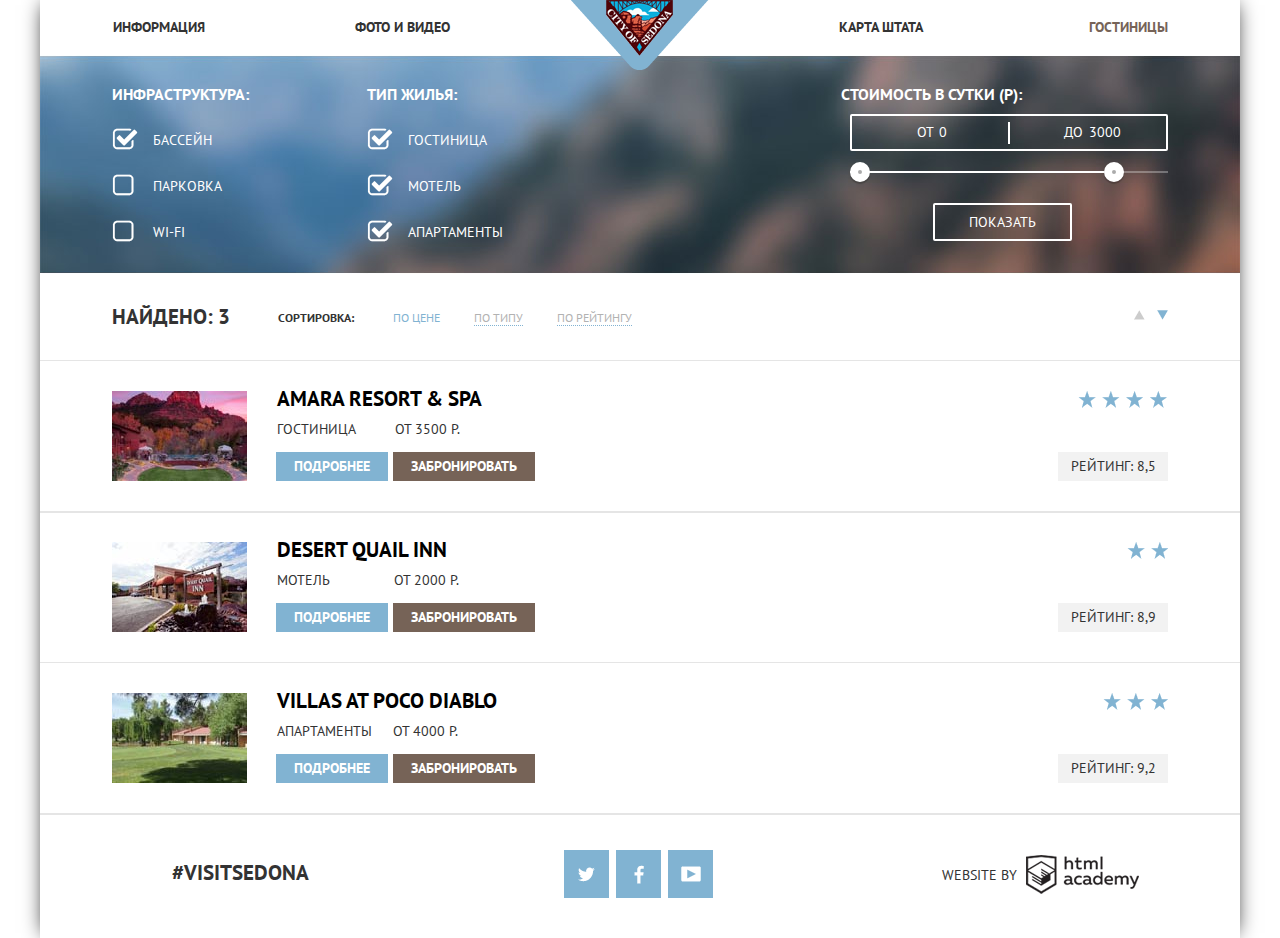
==== commit 26267124: "исправлены мелкие несоответствия, добавлены состояния эдементов при наведении и нажатии" ====
--- a/catalog.html
+++ b/catalog.html
@@ -19,7 +19,7 @@
               <a href="gallery.html" class="main-nav__link">Фото и видео</a>
             </li>
             <li class="main-nav__item">
-              <a class="main-nav__link">Гостиницы</a>
+              <a class="main-nav__link main-nav__link--active">Гостиницы</a>
             </li>
             <li class="main-nav__item">
               <a href="map.html" class="main-nav__link">Карта штата</a>
@@ -32,26 +32,44 @@
       <form class="filterform clearfix" action="#" method="get">
         <fieldset class="filterform__item">
           <legend class="filterform__quest">Инфраструктура:</legend>
-          <input class="filterform__checkbox" id="pool-checkbox" type="checkbox" name="pool" checked>
-          <label class="filterform__ans" for="pool-checkbox">Бассейн </label>
-          <input class="filterform__checkbox" id="parking-checkbox" type="checkbox" name="parking">
-          <label class="filterform__ans" for="parking-checkbox">Парковка </label>
-          <input class="filterform__checkbox" id="wifi-checkbox" type="checkbox" name="wifi">
-          <label class="filterform__ans" for="wifi-checkbox">WI-FI</label>
+          <label class="filterform__ans" for="pool-checkbox">
+            <input class="filterform__checkbox" id="pool-checkbox" type="checkbox" name="pool" checked>
+            <span class="filterform__indicator"></span>
+            Бассейн 
+          </label>
+          <label class="filterform__ans" for="parking-checkbox">
+            <input class="filterform__checkbox" id="parking-checkbox" type="checkbox" name="parking">
+            <span class="filterform__indicator"></span>
+            Парковка 
+          </label>
+          <label class="filterform__ans" for="wifi-checkbox">
+            <input class="filterform__checkbox" id="wifi-checkbox" type="checkbox" name="wifi">
+            <span class="filterform__indicator"></span>
+            WI-FI
+          </label>
         </fieldset>
         <fieldset class="filterform__item">
           <legend class="filterform__quest">Тип жилья:</legend>
-          <input class="filterform__checkbox" id="hotel-checkbox" type="checkbox" name="hotel" checked>
-          <label class="filterform__ans" for="hotel-checkbox"> Гостиница </label>
-          <input class="filterform__checkbox" id="motel-checkbox" type="checkbox" name="motel" checked>
-          <label class="filterform__ans" for="motel-checkbox">Мотель </label>
-          <input class="filterform__checkbox" id="apartments-checkbox" type="checkbox" name="apartments" checked>
-          <label class="filterform__ans" for="apartments-checkbox">Апартаменты </label>
+          <label class="filterform__ans" for="hotel-checkbox">
+            <input class="filterform__checkbox" id="hotel-checkbox" type="checkbox" name="hotel" checked>
+            <span class="filterform__indicator"></span>
+            Гостиница 
+          </label>
+          <label class="filterform__ans" for="motel-checkbox">
+            <input class="filterform__checkbox" id="motel-checkbox" type="checkbox" name="motel" checked>
+            <span class="filterform__indicator"></span>
+            Мотель 
+          </label>
+          <label class="filterform__ans" for="apartments-checkbox">
+            <input class="filterform__checkbox" id="apartments-checkbox" type="checkbox" name="apartments" checked>
+            <span class="filterform__indicator"></span>
+            Апартаменты 
+          </label>
         </fieldset>
         <fieldset class="filterform__item">
           <legend class="filterform__quest">Стоимость в сутки (р): </legend>
           <div class="filterform__control">
-            <label class="filterform__price filterform__price--min">от <input class="filterform__input" type="text" class="min-price" value="0"> </label>
+            <label class="filterform__price filterform__price--min">от <input class="filterform__input" type="text" value="0"> </label>
             <label class="filterform__price filterform__price--max">до <input class="filterform__input" type="text" value="3000"> </label>
           </div>
           <div class="filterform__range">
@@ -69,20 +87,20 @@
           <div class="searchresult">Найдено: 3</div>
           <div class="sort">
             <p class="sort__text">Сортировка:</p>
-            <a class="sort__link" href="#">По цене</a>
+            <a class="sort__link sort__link--active" href="#">По цене</a>
             <a class="sort__link" href="#">По типу</a>
             <a class="sort__link" href="#">По рейтингу</a>
           </div>
           <div class="sorttype">
             <a class="sorttype__less" href="#">От меньшего к большему</a> <!-- треугольник вверх-->
-            <a class="sorttype__more" href="#">От большего к меньшему</a> <!-- треугольник вниз-->
+            <a class="sorttype__more sorttype__more--active">От большего к меньшему</a> <!-- треугольник вниз-->
           </div>
         </div>
         <div class="result">
           <section class="result__item clearfix">
-            <img class="result__image" src="img/amara.jpg" width="135" height="90">
+            <img class="result__image" src="img/amara.jpg" alt="гостиница Amara resort &#38; SPA" width="135" height="90">
             <div class="result__text">
-              <h2 class="result__title">Amara resort &#38; SPA </h2>
+              <a class="result__title" href="amara.html">Amara resort &#38; SPA </a>
               <div class="result__type">Гостиница</div>
               <div class="result__price">от 3500 р.</div>
               <a class="result__btn result__btn--more" href="#">Подробнее</a>
@@ -94,9 +112,9 @@
             </div>
           </section>
           <section class="result__item clearfix">
-            <img class="result__image" src="img/desert.jpg" width="135" height="90">
+            <img class="result__image" src="img/desert.jpg" alt="мотель Desert Quail INN" width="135" height="90">
             <div class="result__text">
-              <h2 class="result__title">Desert Quail INN</h2> 
+              <a class="result__title" href="desert.html">Desert Quail INN</a> 
               <div class="result__type">Мотель</div>
               <div class="result__price">от 2000 р.</div>
               <a class="result__btn result__btn--more" href="#">Подробнее</a>
@@ -108,9 +126,9 @@
             </div>
           </section>
           <section class="result__item clearfix">
-            <img class="result__image" src="img/villas.jpg" width="135" height="90">
+            <img class="result__image" src="img/villas.jpg" alt="Апартаменты Villas at poco Diablo" width="135" height="90">
             <div class="result__text">
-              <h2 class="result__title">Villas at poco Diablo </h2>
+              <a class="result__title" href="villas.html">Villas at poco Diablo </a>
               <div class="result__type">Апартаменты</div>
               <div class="result__price">от 4000 р.</div>
               <a class="result__btn result__btn--more" href="#">Подробнее</a>
@@ -125,7 +143,7 @@
       </div>
     </main>
     <footer class="main-footer">
-      <div class="container">
+      <div class="container clearfix">
         <section class="tag">
           #visitsedona
         </section>
--- a/css/style.css
+++ b/css/style.css
@@ -1,5 +1,5 @@
 body {
-  font-family: "PT Sans";
+  font-family: "PT Sans", "Arial", sans-serif;
   color: #333333;
   font-weight: normal;
   font-size: 14px;
@@ -18,7 +18,7 @@
 }
 
 h1 {
-  font-family: "PT Sans";
+  font-family: "PT Sans", "Arial", sans-serif;
   color: black;
   font-weight: bold;
   font-size: 21px;
@@ -26,7 +26,7 @@
 }
 
 h2 {
-  font-family: "PT Sans";
+  font-family: "PT Sans", "Arial", sans-serif;
   color: black;
   font-weight: bold;
   font-size: 21px;
@@ -59,9 +59,7 @@
 .main-nav__item {
   width: 20%;
   text-align: center;
-  vertical-align: top;
-  display: block;
-  padding-top: 15px;
+  padding-top: 14px;
   padding-bottom: 13px;
 }
 
@@ -70,19 +68,52 @@
   float: left;
 }
 
+.main-nav__item:nth-child(1) {
+  margin-left: -1px;
+  margin-right: 3px;
+}
+
+
 .main-nav__item:nth-child(3),
-.main-nav__item:nth-child(4)
- {
+.main-nav__item:nth-child(4) {
   float: right;
+}
+
+.main-nav__item:nth-child(3) {
+  margin-right: -8px;
+}
+
+.main-nav__item:nth-child(4) {
+  margin-right: 7px;
 }
 
 .main-nav__link {
   text-decoration: none;
-  font-family: "PT Sans";
+  font-family: "PT Sans", "Arial", sans-serif;
   color: #333333;
   font-weight: bold;
   font-size: 14px;
   line-height: 26px;
+}
+
+.main-nav__link:hover {
+  color: #89b8d5;
+}
+
+.main-nav__link:active {
+  color: #b7b7b7;
+}
+
+.main-nav__link--active {
+  color: #766357;
+}
+
+.main-nav__link--active:hover {
+  color: #8a7d75;
+}
+
+.main-nav__link--active:active {
+  color: #d6d0cc;
 }
 
 .clearfix::after {
@@ -126,21 +157,21 @@
 
 .reasons__title {
   color: inherit;
-  padding-top: 52px;
+  padding-top: 54px;
   width: 155px;
   margin: 0 auto;
+  margin-bottom: 24px;
 }
 
 .reasons__bottom .reasons__title {
-  padding-top: 44px 
+  padding-top: 48px 
 }
 
 .reasons__number {
-  padding-top: 10px;
+  margin-bottom: 22px;
 }
 
 .reasons__text {
-  padding-top: 10px;
   width: 290px;
   margin: 0 auto;
 }
@@ -222,7 +253,7 @@
 
 .search {
   background-color: white;
-  padding-top: 60px;
+  padding-top: 57px;
   position: relative;
 }
 
@@ -234,31 +265,16 @@
 }
 
 .search__title {
-  margin-bottom: 37px;
+  margin-bottom: 32px;
   font-size: 30px;
 }
 
 .search__text {
-  margin-bottom: 134px;
-}
-
-.search__image {
-  position: relative;
-  z-index: 50;
-}
-
-.searchform {
-  width: 570px;
-  margin: 0 auto;
-  position: absolute;
-  z-index: 100;
-  top: 205px;
-  left: 50%;
-  margin-left: -285px;
-  background-color: white;
-}
-
-.searchform__legend {
+  margin-bottom: 47px;
+  line-height: 24px;
+}
+
+.searchform-opener {
   margin: 0 auto;
   text-align: center;
   width: 570px;
@@ -268,6 +284,30 @@
   font-weight: bold;
   font-size: 21px;
   line-height: 26px;
+  text-transform: inherit;
+  font-family: inherit;
+  display: block;
+  border: none;
+  position: relative;
+  z-index: 110;
+}
+
+
+.search__image {
+  position: relative;
+  z-index: 50;
+}
+
+.searchform {
+  width: 525px;
+  position: absolute;
+  z-index: 100;
+  top: 290px;
+  left: 50%;
+  margin-left: -285px;
+  background-color: white;
+  padding-left: 45px;
+  box-shadow:  0 0 40px 0 grey;
 }
 
 .seachform__container {
@@ -275,37 +315,84 @@
   font-size: 14px;
   font-weight: bold;
   line-height: 26px;
-  padding-top: 62px;
-  padding-left: 48px;
-  
+  font-family: inherit;
+  width: 450px;
+  margin-top: 50px;
 }
 
 .searchform__quest {
   display: block;
   position: relative;
-  width: 456px;
-  padding-left: 6px;
-  margin-bottom: 40px;
+  margin-bottom: 26px;
+  padding: 7px 0;
+  width: 458px;
+}
+
+.questbox .searchform__quest {
+  width: auto;
 }
 
 .searchform__ans {
   font-size: inherit;
   font-weight: inherit;
   line-height: inherit;
+  font-family: inherit;
   text-transform: uppercase; 
-  padding: 6px 13px;
   background-color: #f2f2f2;
   width: 320px;
   border: none;
   position: absolute;
   right: 0;
-  top: -7px;
-}
-
-.questbox .searchform__quest {
+  padding: 0 13px;
+  top: 1px;
+  height: 38px;
+}
+
+.searchform__ans:hover {
+  background-color: #ebebeb;
+}
+
+.searchform__ans:focus {
+  background-color: white;
+  outline: 2px solid #e5e5e5;
+}
+
+
+.searchform__quest--date::after {
+  content: "";
+  display: block;
+  width: 23px;
+  height: 23px;
+  position: absolute;
+  right: 9px;
+  top: 9px;
+  background-image: url(../img/calendar.png);
+  background-repeat: no-repeat;
+}
+
+.searchform__quest--date::after:hover {
+  background-image: url(../img/calendar--hvr.png);
+}
+
+.searchform__quest--date::after:active {
+  background-image: url(../img/calendar--act.png);
+}
+
+.questbox {
   display: inline-block;
-  width: auto;
+  vertical-align: middle;
   margin-top: -3px; 
+  width: 50%; 
+}
+
+.questbox:nth-child(4){
+  margin-left: -4px;
+  box-sizing: border-box;
+  padding-left: 48px
+}
+
+.questbox:nth-child(4) .less {
+  margin-left: 26px;
 }
 
 .more,
@@ -325,6 +412,14 @@
   margin-left: -4px;
 }
 
+.more:hover {
+  background-image: url(../img/more--hvr.png)
+}
+
+.more:active {
+  background-image: url(../img/more--act.png)
+}
+
 .less {
   background-image: url(../img/less.png);
   background-repeat: no-repeat;
@@ -332,25 +427,22 @@
   margin-left: 34px;
 }
 
+.less:hover {
+  background-image: url(../img/less--hvr.png)
+}
+
+.less:active {
+  background-image: url(../img/less--act.png)
+}
+
 .searchform__ans--short {
   width: 38px;
-  padding: 6px 0;
+  height: 38px;
+  padding: 0;
   text-align: center;
   display: inline-block;
   position: static;
   margin-left: -4px;
-}
-
-.questbox {
-  display: inline-block;
-}
-
-.questbox:nth-child(4) {
-  margin-left: 44px;
-}
-
-.questbox:nth-child(4) .less {
-  margin-left: 26px;
 }
 
 .searchform__btn {
@@ -363,23 +455,34 @@
   font-weight: bold;
   font-size: 21px;
   line-height: 26px;
-  margin-top: 3px;
-  margin-left: 55px;
-  margin-bottom: 56px;
-}
-
+  margin-left: 12px;
+  margin-top: 12px;
+  font-family: inherit;
+  margin-bottom: 54px;
+}
+
+.searchform__btn:hover {
+  background-color: #669ec0;
+}
+
+.searchform__btn:active {
+  background-color: #5496bd;
+  color: #88b6d1;
+}
 
 .main-footer .container {
-  width: 1200px;
-  height: 120px;
+  padding-top: 30px;
+  padding-bottom: 40px;
+  
 }
 
 .main-footer--index .container {
   background-color: rgba(255,255,255,0.9);
   position: absolute;
-  bottom: 0;
+  bottom: 3px;
   z-index: 200;
-}
+  width: 1200px;
+} 
 
 .tag,
 .social,
@@ -395,12 +498,12 @@
   font-size: 21px;
   font-weight: bold;
   line-height: 26px;
-  padding-top: 38px;
+  padding-top: 15px;
+  padding-left: 2px;
 }
 
 .social {
-  padding-top: 24px;
-  padding-left: 10px
+  padding-left: 4px;
 }
 
 .social__btn {
@@ -412,29 +515,53 @@
   background-position: center;
   background-repeat: no-repeat;
   margin-right: 3px;
-  
+}
+
+.social__btn:hover {
+  background-color: #669ec0;
+}
+
+.social__btn:active {
+  background-color: #5496bd;
 }
 
 .social__btn--tw {
   background-image: url(../img/tw.png)
 }
 
+.social__btn--tw:active {
+  background-image: url(../img/tw--active.png);
+}
+
 .social__btn--fb {
   background-image: url(../img/fb.png)
 }
 
+.social__btn--fb:active {
+  background-image: url(../img/fb--active.png);
+}
+
 .social__btn--youtube {
   background-image: url(../img/yt.png)
 }
 
+.social__btn--youtube:active {
+  background-image: url(../img/yt--active.png);
+}
+
 .copyright {
-  padding-top: 34px
-}
+  padding-top:10px;
+  text-align: center;
+}
+
 .copyright__text {
   margin: 0;
   padding: 0;
   line-height: 26px;
-  display: inline;
+  display: inline-block;
+  vertical-align: middle;
+  margin-left: 9px;
+  margin-right: 5px;
 }
 
 .copyright__link {
@@ -446,6 +573,26 @@
   background-repeat: no-repeat;
   display: inline-block;
   vertical-align: middle;
+}
+
+.copyright__link:hover {
+  background-image: url(../img/logo--hover.png)
+}
+
+.copyright__link:active {
+  background-image: url(../img/logo--active.png)
+}
+
+.filterform {
+  width: 1200px;
+  height: 190px;
+  background-image: url(../img/Layer%2061%20copy%206.jpg);
+  background-repeat: no-repeat;
+  padding-left: 70px;
+  padding-top: 29px;
+  position: relative;
+  z-index: 50;
+  margin-top: 2px;
 }
 
 .filterform__item {
@@ -457,56 +604,72 @@
   line-height: 21px;
   padding: 0;
   margin: 0;
-  margin-right: 93px;
+  margin-right: 95px;
 }
 
 .filterform__item:nth-child(3) {
   float: right;
-  width: 330px;
-  padding-right: 40px;
-}
-
-.filterform {
-  width: 1200px;
-  height: 190px;
-  background-image: url(../img/Layer%2061%20copy%206.jpg);
-  background-repeat: no-repeat;
-  padding-left: 70px;
-  padding-top: 29px;
-  position: relative;
-  z-index: 50;
+  width: 318px;
+  margin-right: 142px;
 }
 
 .filterform__quest {
   font-weight: bold;
   font-size: 16px;
+  color: white;
 }
 
 .filterform__item:nth-child(3) .filterform__quest {
-  margin-left: -10px;
+  margin-left: -11px;
 }
 
 .filterform__checkbox {
-  margin-right: 14px;
-  display: inline-block;
-  width: 20px;
-  height: 20px;
-  vertical-align: bottom;
+  display: none;
 }
 
 .filterform__ans {
   display: inline-block;
   margin-right: 40px;
-  margin-top: 25px
+  margin-top: 25px;
+  padding-left: 43px;
+  cursor: pointer;
+  position: relative
 }
 
 .filterform__ans:last-child {
   margin-right: 0px;
 }
 
+.filterform__indicator{
+  position: absolute;
+  left: 2px;
+  top: -2px;
+  
+  width: 26px;
+  height: 22px;
+  
+  background-image: url(../img/unchecked.png);
+  background-repeat: no-repeat;
+}
+
+.filterform__checkbox:checked + .filterform__indicator {
+  background-image: url(../img/checked.png);
+  background-repeat: no-repeat;
+}
+
+.filterform__checkbox:disabled + .filterform__indicator {
+  background-image: url(../img/unchecked--disabled.png);
+  background-repeat: no-repeat;
+}
+
+.filterform__checkbox:checked:disabled + .filterform__indicator {
+  background-image: url(../img/checked--disabled.png);
+  background-repeat: no-repeat;
+}
+
 .filterform__control{
   position: relative;
-  height: 36px;
+  height: 33px;
   margin-bottom: 20px;
   font-size: 0;
   border: 2px solid #ffffff;
@@ -528,15 +691,23 @@
 .filterform__price {
   display: inline-block;
   font-size: 14px;
-  line-height: 38px;
+  line-height: 33px;
   vertical-align: top;
   cursor: pointer;
 }
 
 .filterform__price--min,
 .filterform__price--max {
-  width: 90px;
+  width: 92px;
+}
+
+.filterform__price--min {
   padding-left: 65px;
+}
+
+.filterform__price--max {
+  padding-left: 55px;
+  padding-right: 10px;
 }
 
 .filterform__input {
@@ -593,10 +764,11 @@
   display: block;
   position: absolute;
   bottom: 33px;
-  right: 230px;
-  padding: 6px 35px;
+  right: 238px;
+  padding: 7px 34px;
   font-size: 14px;
   line-height: 20px;
+  font-family: inherit;
   color: #ffffff;
   text-transform: uppercase;
   background: transparent;
@@ -621,7 +793,7 @@
 }
 
 .searchresult {
-  margin-right: 40px;
+  margin-right: 48px;
   font-weight: bold;
   font-size: 21px;
   line-height: 26px;
@@ -637,13 +809,42 @@
   display: inline-block;
   margin: 0;
   font-size: 12px;
-  line-height: 18px;
+  line-height: 15px;
   margin-top: 6px;
 }
 
+.sort__link {
+  text-decoration: none;
+  color: #b2b2b2;
+  border-bottom: 1px dotted #81b3d2;
+}
+
+.sort__link:hover{
+  color: #81b3d2;
+}
+
+.sort__link:active{
+  color: black;
+  border-bottom: none;
+}
+
+.sort__link--active {
+  color: #81b3d2;
+  border-bottom: none;
+  cursor:default;
+}
+
+.sort__link--active:hover {
+  color: #81b3d2;
+}
+
+.sort__link--active:active {
+  color: #81b3d2;
+}
+
 .sort__text {
-  margin-right: 38px;
-  margin-left: 6px
+  margin-right: 35px;
+  font-weight: bold;
 }
 
 .sort__link {
@@ -664,9 +865,33 @@
   background-image: url(../img/down.png);
 }
 
+.sorttype__more--active {
+  background-image: url(../img/down--hover.png)
+}
+
+.sorttype__more:hover {
+  background-image: url(../img/down--hover.png)
+}
+
+.sorttype__more:active {
+  background-image: url(../img/down--active.png)
+}
+
 .sorttype__less {
   background-image: url(../img/up.png);
   margin-right: 7px;
+}
+
+.sorttype__less--active {
+  background-image: url(../img/up--hover.png);
+}
+
+.sorttype__less:hover {
+  background-image: url(../img/up--hover.png);
+}
+
+.sorttype__less:active {
+  background-image: url(../img/up--active.png);
 }
 
 .rate{
@@ -681,9 +906,24 @@
 }
 
 .result__title {
-  margin-top: 0;
-  margin-bottom: 7px;
+  margin-top: -3px;
+  margin-bottom: 10px;
   vertical-align: top;
+  font-family: "PT Sans", "Arial", sans-serif;
+  color: black;
+  font-weight: bold;
+  font-size: 21px;
+  line-height: 21px;
+  display: block;
+  text-decoration: none;
+}
+
+.result__title:hover {
+  color: #81b3d2;
+}
+
+.result__title:active {
+  color: #b2b2b2;
 }
 
 .result__image {
@@ -715,10 +955,11 @@
 
 .result__item:nth-child(2) {
   border-bottom: 1px solid #e5e5e5;
+  margin-top: -1px;
 }
 
 .result__btn {
-  padding: 3px 18px;
+  padding: 4px 18px;
   color: white;
   font-size: 14px;
   font-weight: bold;
@@ -733,9 +974,27 @@
   left: 236px;
 }
 
+.result__btn--more:hover {
+  background-color: #669ec0;
+}
+
+.result__btn--more:active {
+  background-color: #5496bd;
+  color: #7aadcb;
+}
+
 .result__btn--book {
   background-color: #766357;
   left: 353px;
+}
+
+.result__btn--book:hover {
+  background-color: #604e43;
+}
+
+.result__btn--book:active {
+  background-color: #503e33;
+  color: #766860;
 }
 
 .rate__figure {
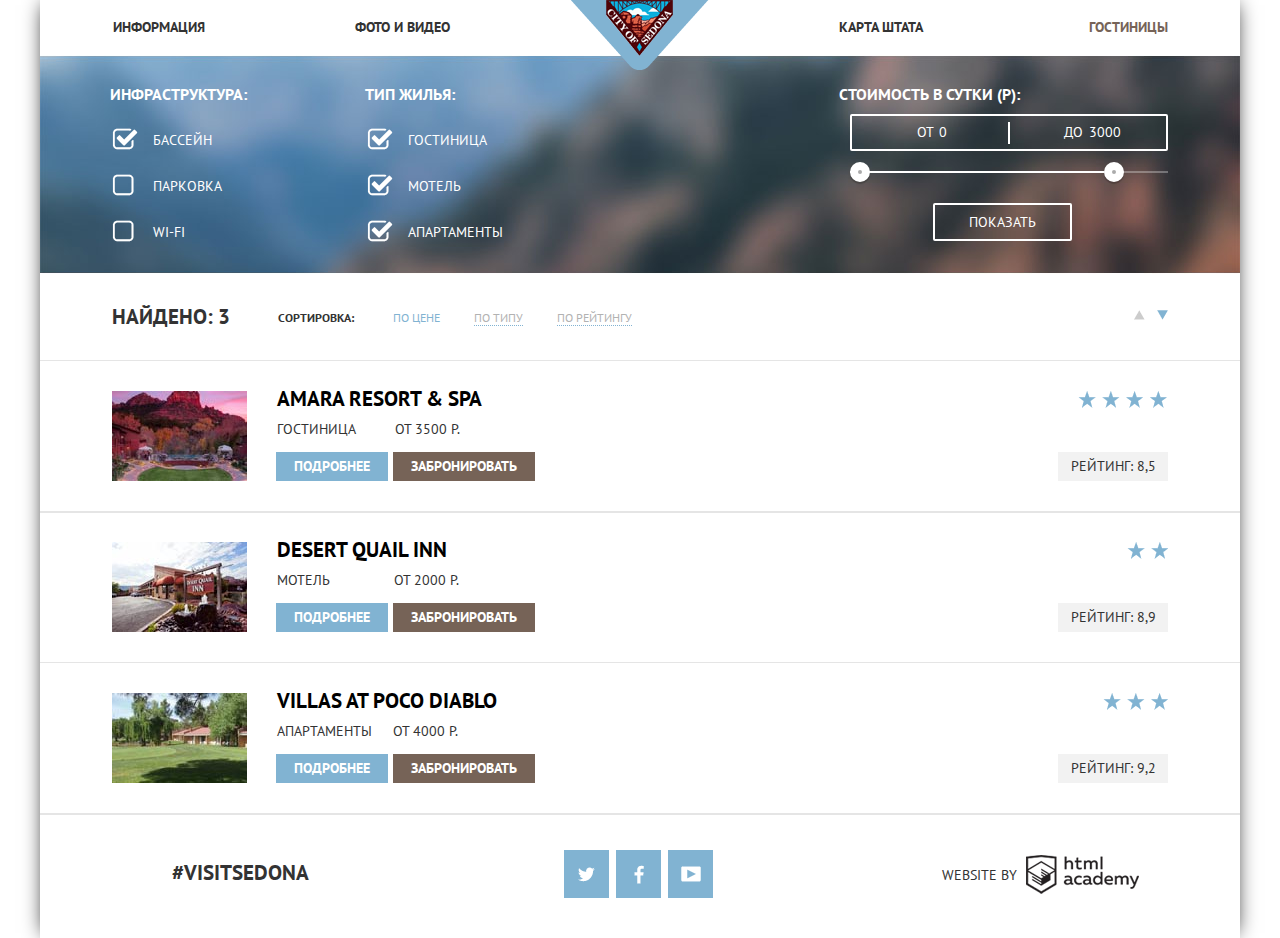
==== commit 65d216fb: "добавлен нормалаиз и убран лишний аутлайн на странице каталога" ====
--- a/catalog.html
+++ b/catalog.html
@@ -3,6 +3,7 @@
   <head>
     <meta charset="utf-8">
     <title>HTML Academy: Седона</title>
+    <link href="css/normalize.css" rel="stylesheet">
     <link href="css/style.css" rel="stylesheet">
     <link href="https://fonts.googleapis.com/css?family=PT+Sans:400,700&amp;subset=cyrillic" rel="stylesheet">
   </head>
--- a/css/style.css
+++ b/css/style.css
@@ -202,7 +202,7 @@
   margin: 0 auto;
   margin-top: 55px;
   margin-bottom: 26px;
-  background-image: url(../img/Layer%2012.png);
+  background-image: url(../img/house.png);
   background-repeat: no-repeat;
   background-position: 5px;
 }
@@ -215,7 +215,7 @@
   margin: 0 auto;
   margin-top: 55px;
   margin-bottom: 26px;
-  background-image: url(../img/Layer%2013.png);
+  background-image: url(../img/food.png);
   background-repeat: no-repeat;
   background-position: 5px;
 }
@@ -228,7 +228,7 @@
   margin: 0 auto;
   margin-top: 55px;
   margin-bottom: 26px;
-  background-image: url(../img/Layer%2011.png);
+  background-image: url(../img/souvenir.png);
   background-repeat: no-repeat;
   background-position: 10px 0;
 }
@@ -358,8 +358,7 @@
 }
 
 
-.searchform__quest--date::after {
-  content: "";
+.searchform__date{
   display: block;
   width: 23px;
   height: 23px;
@@ -370,11 +369,11 @@
   background-repeat: no-repeat;
 }
 
-.searchform__quest--date::after:hover {
+.searchform__date:hover {
   background-image: url(../img/calendar--hvr.png);
 }
 
-.searchform__quest--date::after:active {
+.searchform__date:active {
   background-image: url(../img/calendar--act.png);
 }
 
@@ -586,7 +585,7 @@
 .filterform {
   width: 1200px;
   height: 190px;
-  background-image: url(../img/Layer%2061%20copy%206.jpg);
+  background-image: url(../img/filterform.jpg);
   background-repeat: no-repeat;
   padding-left: 70px;
   padding-top: 29px;
@@ -718,6 +717,7 @@
   font: inherit;
   background: none;
   border: none;
+  outline: none;
 }
 
 .filterform__range {
